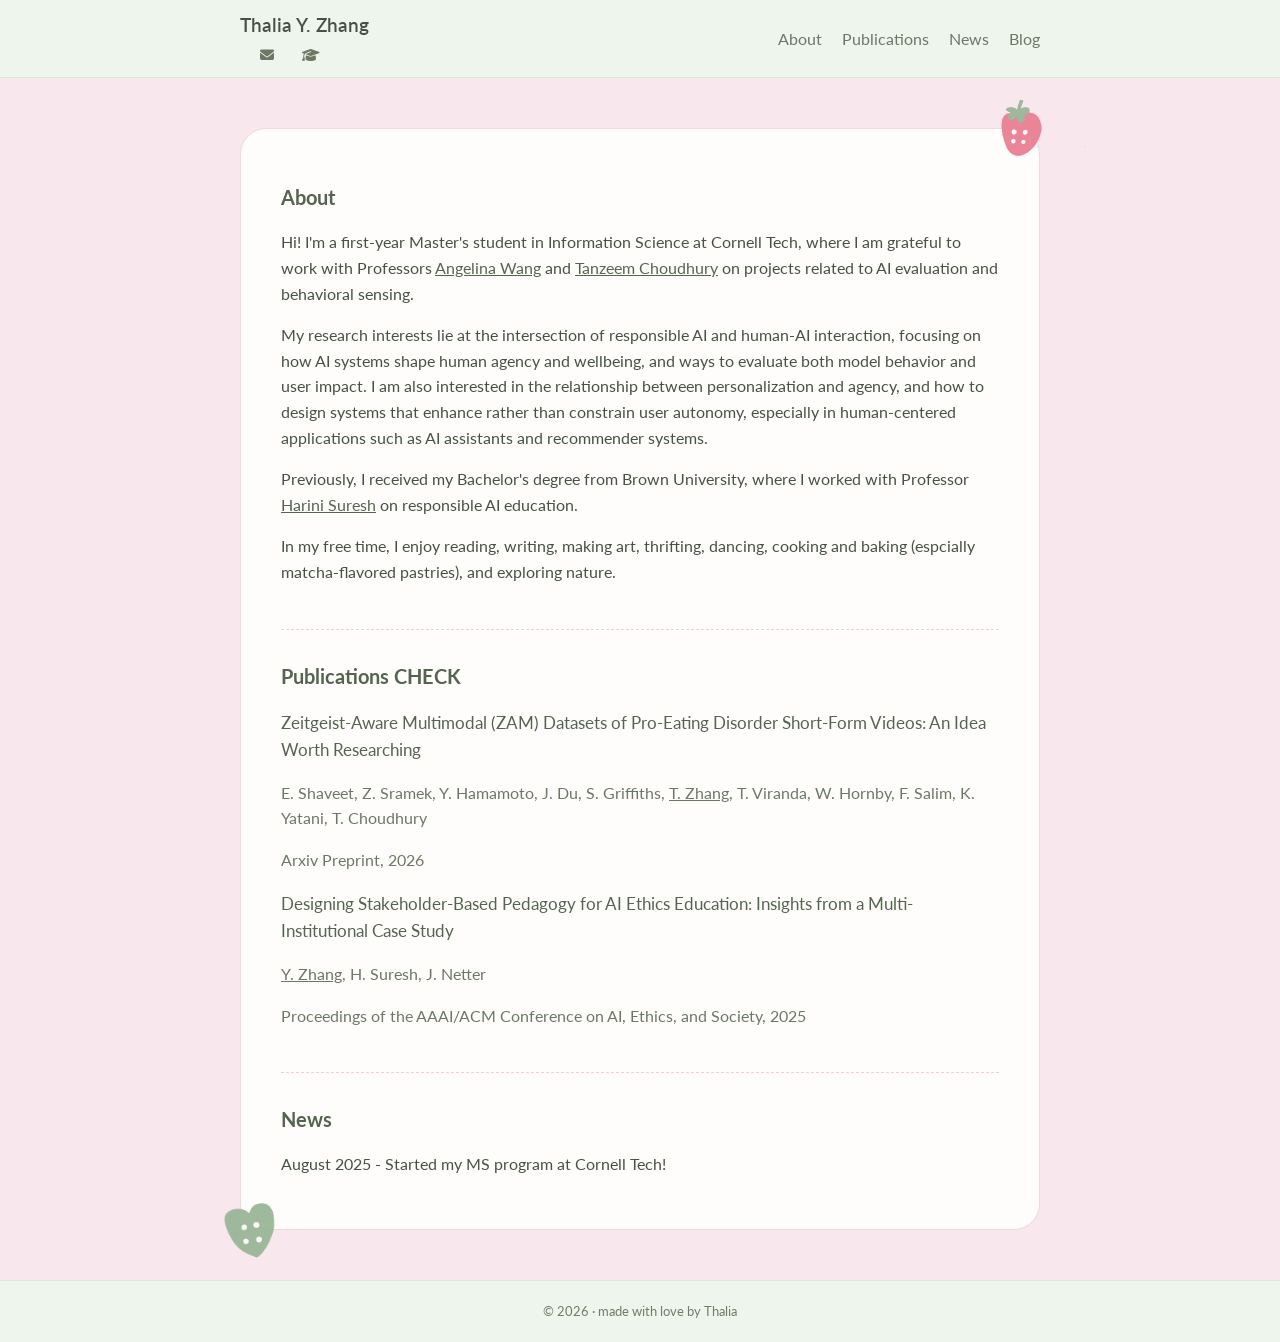
==== index.html @ b658f22d "test" ====
<!DOCTYPE html>
<html lang="en">
<head>
  <meta charset="UTF-8">
  <title>Thalia's website</title>
  <meta name="robots" content="noindex, nofollow">
  <link rel="stylesheet" href="styles.css">
  <link rel="stylesheet" href="https://cdnjs.cloudflare.com/ajax/libs/font-awesome/6.5.0/css/all.min.css">
  <link rel="preconnect" href="https://fonts.googleapis.com">
  <link rel="preconnect" href="https://fonts.gstatic.com" crossorigin>
  <link href="https://fonts.googleapis.com/css2?family=Lato:wght@300;400;500;700&display=swap" rel="stylesheet">
</head>

<body>
  <header class="site-header">
  <div class="container">
    <nav>
      <div class="nav-left">
        <span class="name">Thalia Y. Zhang</span>
        <div class="icon-links">
          <a href="mailto:yz3474@cornell.edu" title="email">
            <i class="fa-solid fa-envelope"></i>
          </a>
          <a href="https://scholar.google.com/citations?hl=en&user=1CIn4s4AAAAJ" title="google scholar">
            <i class="fa-solid fa-graduation-cap"></i>
          </a>
        </div>
      </div>

      <div class="nav-right">
        <a href="#about">About</a>
        <a href="#publications">Publications</a>
        <a href="#news">News</a>
        <a href="blog.html">Blog</a>
      </div>
    </nav>
  </div>
  </header>
    
  <main class="page-content">
  <div class="container">
    <div class="main-card">
      <img src="assets/strawberry.png" class="strawberry">
      <img src="assets/button.png" class="button-deco">
      <section id="about">
        <h2 class="section-title">
          <span class="title-bg">About</span>
        </h2>
        <p>
        Hi! I'm a first-year Master's student in Information Science at Cornell Tech, where I am grateful to work with 
        Professors<a href="https://angelina-wang.github.io/"> <u>Angelina Wang</u></a> 
        and 
        <a href="https://tech.cornell.edu/people/tanzeem-choudhury/"><u>Tanzeem Choudhury</u></a> 
        on projects related to AI evaluation and behavioral sensing. 
        </p>

        <p>
        My research interests lie at the intersection of responsible AI and human-AI interaction, focusing on 
        how AI systems shape human agency and wellbeing, and ways to evaluate both 
        model behavior and user impact. I am also interested in the relationship 
        between personalization and agency, and how to design systems that enhance rather than 
        constrain user autonomy, especially in human-centered applications such as AI assistants and 
        recommender systems.
        </p>

        <p>
        Previously, I received my Bachelor's degree from Brown University, where I worked with Professor<a href="https://harinisuresh.com/"> <u>Harini Suresh</u></a> 
        on responsible AI education.
        </p>
        <p>
          In my free time, I enjoy reading, writing, making art, thrifting, 
          dancing, cooking and baking (espcially matcha-flavored pastries), and exploring nature. 
        </p>
      </section>

      <section id="publications">
        <h2 class="section-title">
          <span class="title-bg">Publications CHECK</span>
        </h2>
        <div class="paper">
            <p class="title"><a href="https://arxiv.org/pdf/2604.20119" class="prof-link">Zeitgeist-Aware Multimodal (ZAM) Datasets of Pro-Eating
              Disorder Short-Form Videos: An Idea Worth Researching</a></p>
            <p class="authors">E. Shaveet, Z. Sramek, Y. Hamamoto, J. Du, S. Griffiths, <u>T. Zhang</u>, T. Viranda, W. Hornby, F. Salim, K. Yatani, T. Choudhury</p>
            <p class="venue">Arxiv Preprint, 2026</p>
        </div>
        <div class="paper">
            <p class="title"><a href="https://ojs.aaai.org/index.php/AIES/article/view/36759" class="prof-link">Designing Stakeholder-Based Pedagogy for AI Ethics Education: Insights from a Multi-Institutional Case Study</a></p>
            <p class="authors"><u>Y. Zhang</u>, H. Suresh, J. Netter</p>
            <p class="venue">Proceedings of the AAAI/ACM Conference on AI, Ethics, and Society, 2025</p>
        </div>
      </section>

      <section id="news">
        <h2 class="section-title">
          <span class="title-bg">News</span>
        </h2>
        <p class="placeholder">August 2025 - Started my MS program at Cornell Tech!</p>
      </section>
    </div>
  </div>
   </div>
  </main>

  <footer class="site-footer">
    <div class="container">
      <p>© 2026 · made with love by Thalia</p>
    </div>
  </footer>
</body>
</html>
---- styles.css ----
body,
h1 {
  margin: 0;
  font-family: "Lato", sans-serif;
  line-height: 1.6;
  background-color: #f8e7ed;
  color: #465243;
}

.container {
  max-width: 800px;
  margin: auto;
  padding-left: 20px;
  padding-right: 20px;
}

.site-header {
  background: #eef5ec;
  border-bottom: 1px solid #dbe8d6;
  padding: 10px 0;
}


.site-header nav {
  display: flex;
  justify-content: space-between;
  align-items: center;
  font-size: 16px;
}

.nav-left {
  display: flex;
  flex-direction: column;   
  align-items: flex-start;  
  gap: 4px;                
}

.name {
  font-size: 19px;
  font-weight: 600;
  color: #465243;
}

.header-icons {
  display: flex;
  align-items: center;
  gap: 10px;
}

.header-icons a {
  color: #6b7b65;
  font-size: 17px;
  line-height: 1;
  text-decoration: none;
  transition: 0.2s ease;
}

.header-icons a:hover {
  color: #c67a8b;
  transform: translateY(-1px);
}

.nav-right {
  display: flex;
  align-items: center;
}

.nav-right a {
  color: #6c7866;
  margin-left: 20px;
  text-decoration: none;
  transition: 0.2s ease;
}

.nav-right a:hover {
  color: #c67a8b;
}

.site-footer {
  background: #eef5ec;
  border-top: 1px solid #dbe8d6;
  padding: 20px 0;
  margin-top: 30px;
}

.site-footer .container {
  padding: 0 20px;
}

.site-footer p {
  margin: 0;
  text-align: center;
  font-size: 13px;
  color: #6f7d69;
}

a {
  color: #55644f;
  text-decoration: none;
  transition: 0.2s ease;
}

a:hover {
  color: #c67a8b;
}

nav {
  display: flex;
  justify-content: space-between;
  align-items: center;
  font-size: 16px;
}

nav a {
  color: #6c7866;
  margin-left: 20px;
}

nav a:hover {
  color: #c67a8b;
}

.name {
  font-size: 19px;
  font-weight: 600;
  color: #465243;
}

.icon-links {
  display: flex;
  gap: 8px;
  margin: 0;
}

.icon-links a {
  font-size: 14px;   
  color: #6c7866;
  transition: 0.2s ease;
}

.icon-links a:hover {
  color: #c67a8b;
}

.hero {
  text-align: center;
  margin-bottom: 80px;
}

.hero h1 {
  font-size: 32px;
  color: #465243;
}

.subtitle {
  color: #80907b;
  margin-top: 10px;
}

.buttons {
  margin-top: 20px;
}

.btn {
  display: inline-block;
  background-color: #dce6d5;
  padding: 10px 16px;
  border-radius: 20px;
  margin: 8px;
  color: #465243;
  font-size: 14px;
  transition: 0.2s ease;
}

.btn:hover {
  background-color: #ebcdd5;
}

section {
  margin-bottom: 60px;
}

h2 {
  font-size: 20px;
  margin-bottom: 10px;
  color: #55644f;
}

.paper {
  margin-bottom: 15px;
}

.title {
  font-size: 17px;
  color: #465243;
}

.paper .authors,
.paper .venue {
  color: #6c7866;
}

.main-card {
  background: #fffdfc;
  border: 1.5px solid #f1d7df;
  border-radius: 26px;
  padding: 36px 40px;
  margin-top: 50px;
  margin-bottom: 50px;
  position: relative;
}

.strawberry {
  position: absolute;
  top: -60px;
  right: -70px;
  width: 150px;
  opacity: 0.95;
}

.button-deco {
  position: absolute;
  bottom: -60px;
  left: -40px;
  width: 100px;
  opacity: 0.95;
}

.main-card section {
  margin-bottom: 30px;
}

.main-card section:last-child {
  margin-bottom: 0;
}

.main-card section:not(:last-child) {
  border-bottom: 1px dashed #efcfd8;
  padding-bottom: 28px;
}

.section-title {
  margin-bottom: 16px;
}
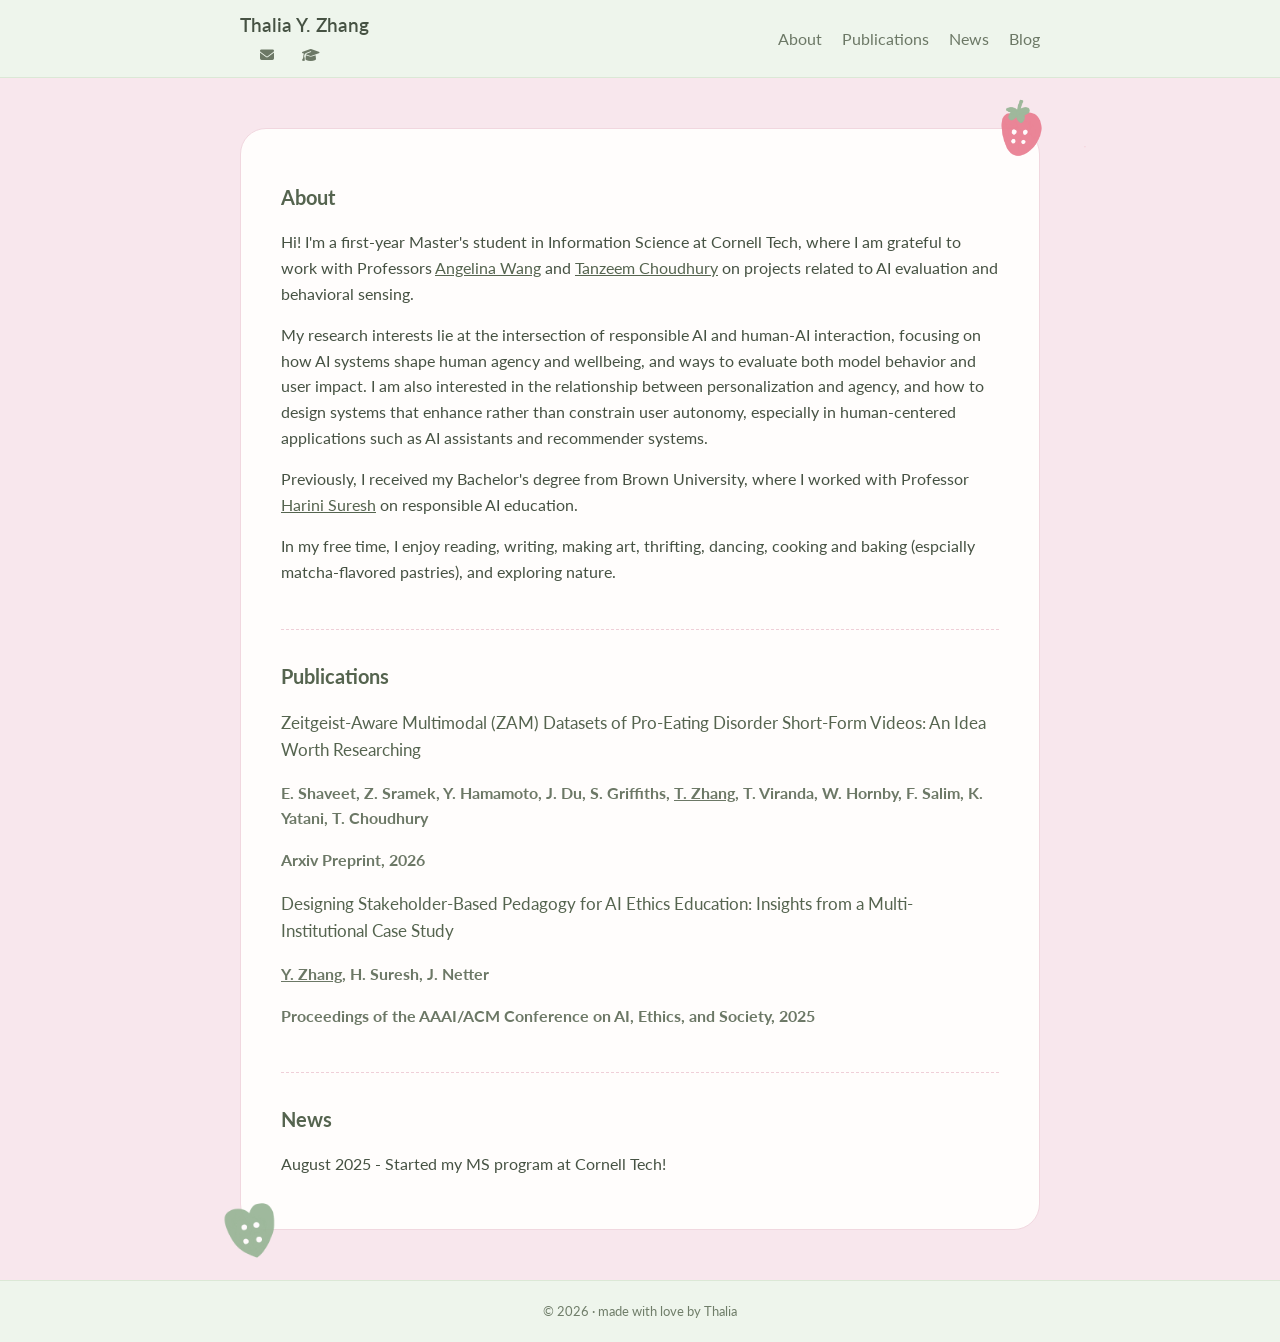
==== commit b309b33b: "update pub" ====
--- a/index.html
+++ b/index.html
@@ -75,7 +75,7 @@
 
       <section id="publications">
         <h2 class="section-title">
-          <span class="title-bg">Publications CHECK</span>
+          <span class="title-bg">Publications</span>
         </h2>
         <div class="paper">
             <p class="title"><a href="https://arxiv.org/pdf/2604.20119" class="prof-link">Zeitgeist-Aware Multimodal (ZAM) Datasets of Pro-Eating
--- a/styles.css
+++ b/styles.css
@@ -198,6 +198,7 @@
 .paper .authors,
 .paper .venue {
   color: #6c7866;
+  font-weight: bold;
 }
 
 .main-card {
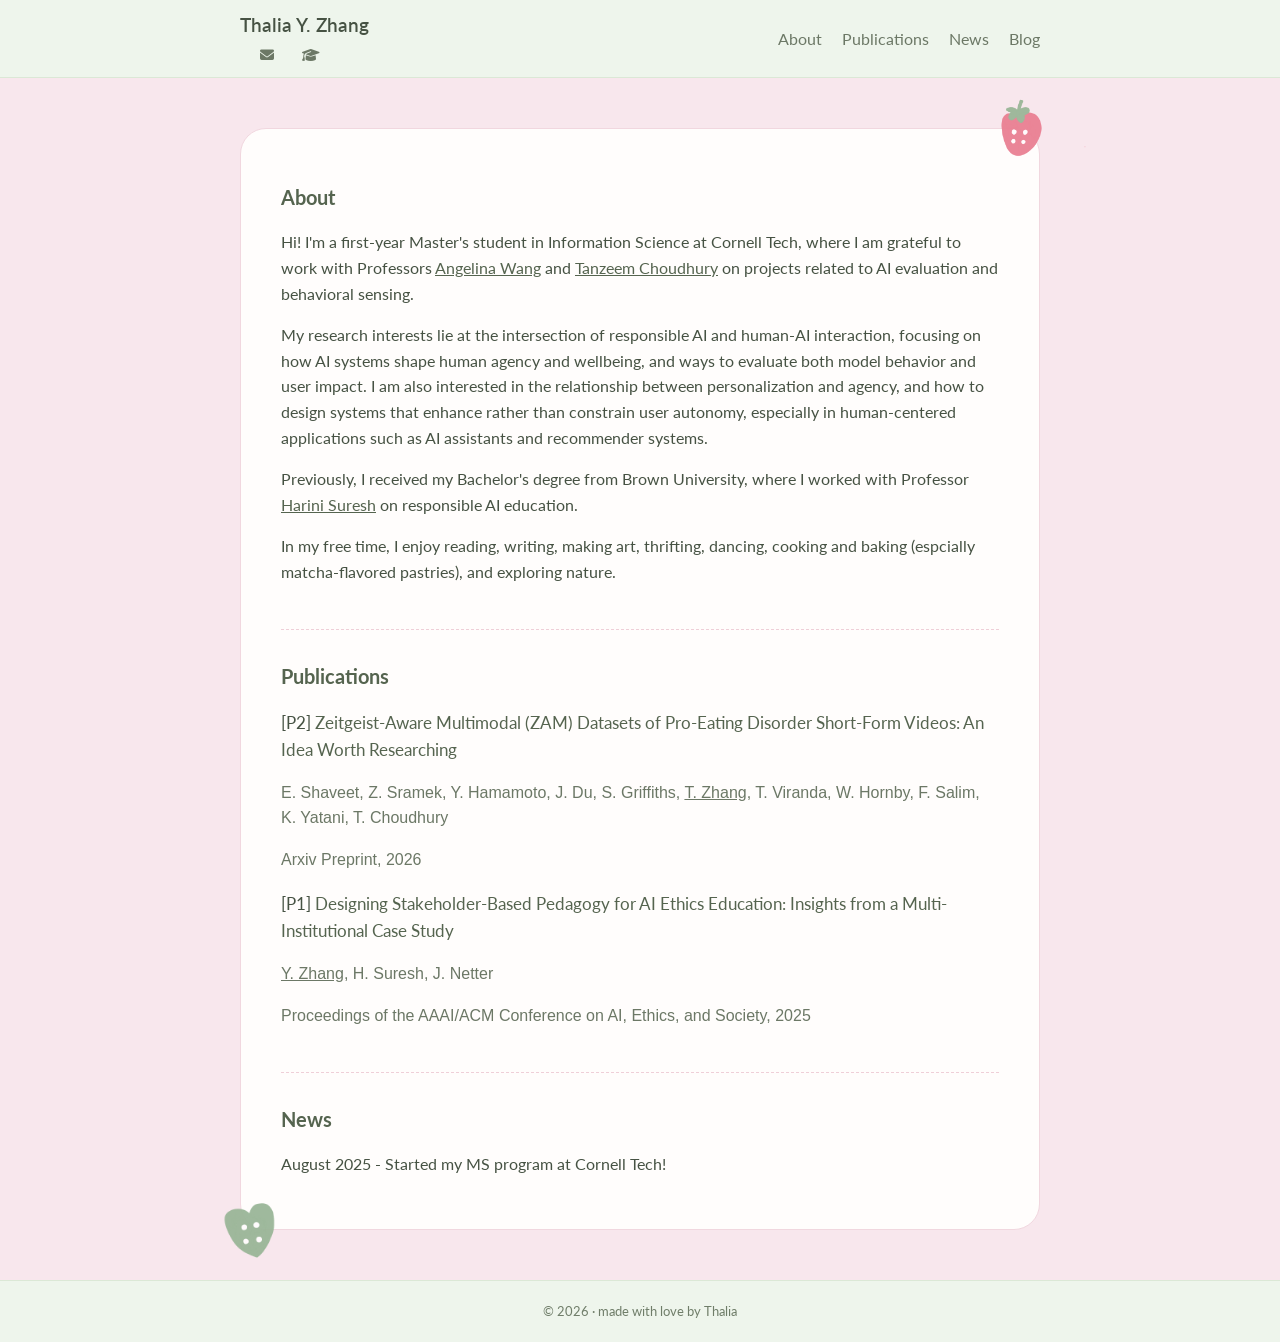
==== commit 6e8f163e: "update pub" ====
--- a/index.html
+++ b/index.html
@@ -78,13 +78,13 @@
           <span class="title-bg">Publications</span>
         </h2>
         <div class="paper">
-            <p class="title"><a href="https://arxiv.org/pdf/2604.20119" class="prof-link">Zeitgeist-Aware Multimodal (ZAM) Datasets of Pro-Eating
+            <p class="title">[P2] <a href="https://arxiv.org/pdf/2604.20119" class="prof-link">Zeitgeist-Aware Multimodal (ZAM) Datasets of Pro-Eating
               Disorder Short-Form Videos: An Idea Worth Researching</a></p>
             <p class="authors">E. Shaveet, Z. Sramek, Y. Hamamoto, J. Du, S. Griffiths, <u>T. Zhang</u>, T. Viranda, W. Hornby, F. Salim, K. Yatani, T. Choudhury</p>
             <p class="venue">Arxiv Preprint, 2026</p>
         </div>
         <div class="paper">
-            <p class="title"><a href="https://ojs.aaai.org/index.php/AIES/article/view/36759" class="prof-link">Designing Stakeholder-Based Pedagogy for AI Ethics Education: Insights from a Multi-Institutional Case Study</a></p>
+            <p class="title">[P1] <a href="https://ojs.aaai.org/index.php/AIES/article/view/36759" class="prof-link">Designing Stakeholder-Based Pedagogy for AI Ethics Education: Insights from a Multi-Institutional Case Study</a></p>
             <p class="authors"><u>Y. Zhang</u>, H. Suresh, J. Netter</p>
             <p class="venue">Proceedings of the AAAI/ACM Conference on AI, Ethics, and Society, 2025</p>
         </div>
--- a/styles.css
+++ b/styles.css
@@ -195,11 +195,11 @@
   color: #465243;
 }
 
-.paper .authors,
-.paper .venue {
-  color: #6c7866;
-  font-weight: bold;
-}
+.paper .authors, .venue {
+  color: #6c7866;
+  font-weight: 500;
+}
+
 
 .main-card {
   background: #fffdfc;
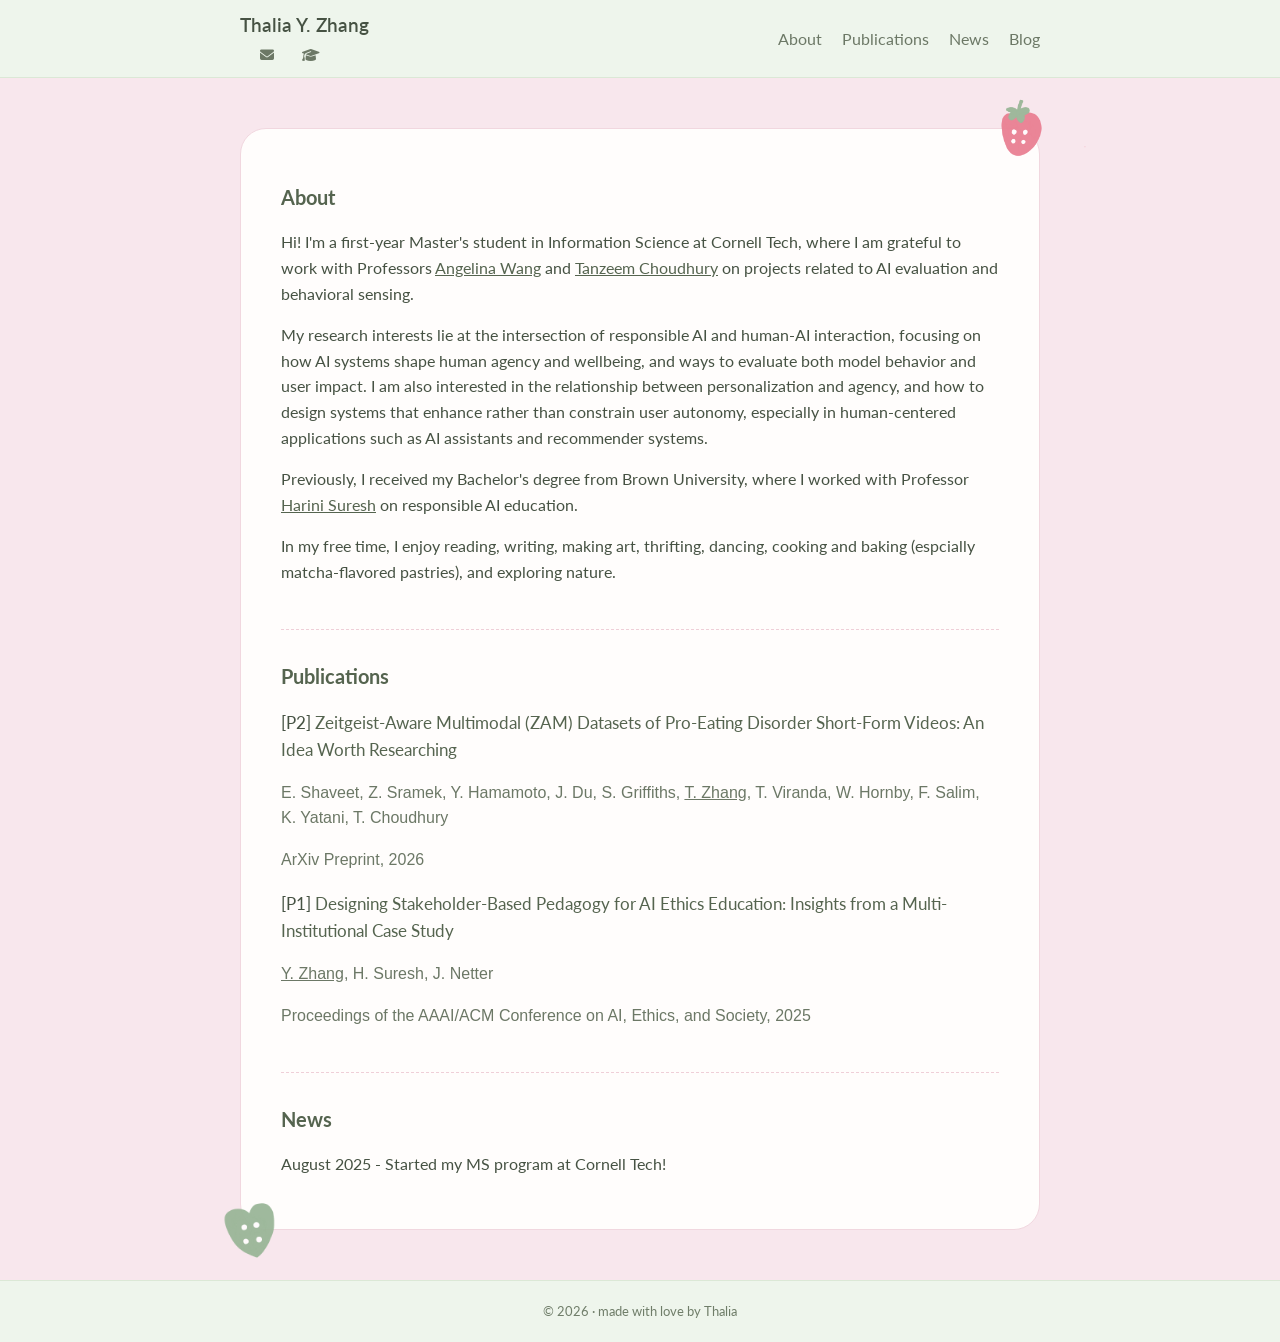
==== commit f2722dea: "phrasing" ====
--- a/index.html
+++ b/index.html
@@ -81,7 +81,7 @@
             <p class="title">[P2] <a href="https://arxiv.org/pdf/2604.20119" class="prof-link">Zeitgeist-Aware Multimodal (ZAM) Datasets of Pro-Eating
               Disorder Short-Form Videos: An Idea Worth Researching</a></p>
             <p class="authors">E. Shaveet, Z. Sramek, Y. Hamamoto, J. Du, S. Griffiths, <u>T. Zhang</u>, T. Viranda, W. Hornby, F. Salim, K. Yatani, T. Choudhury</p>
-            <p class="venue">Arxiv Preprint, 2026</p>
+            <p class="venue">ArXiv Preprint, 2026</p>
         </div>
         <div class="paper">
             <p class="title">[P1] <a href="https://ojs.aaai.org/index.php/AIES/article/view/36759" class="prof-link">Designing Stakeholder-Based Pedagogy for AI Ethics Education: Insights from a Multi-Institutional Case Study</a></p>
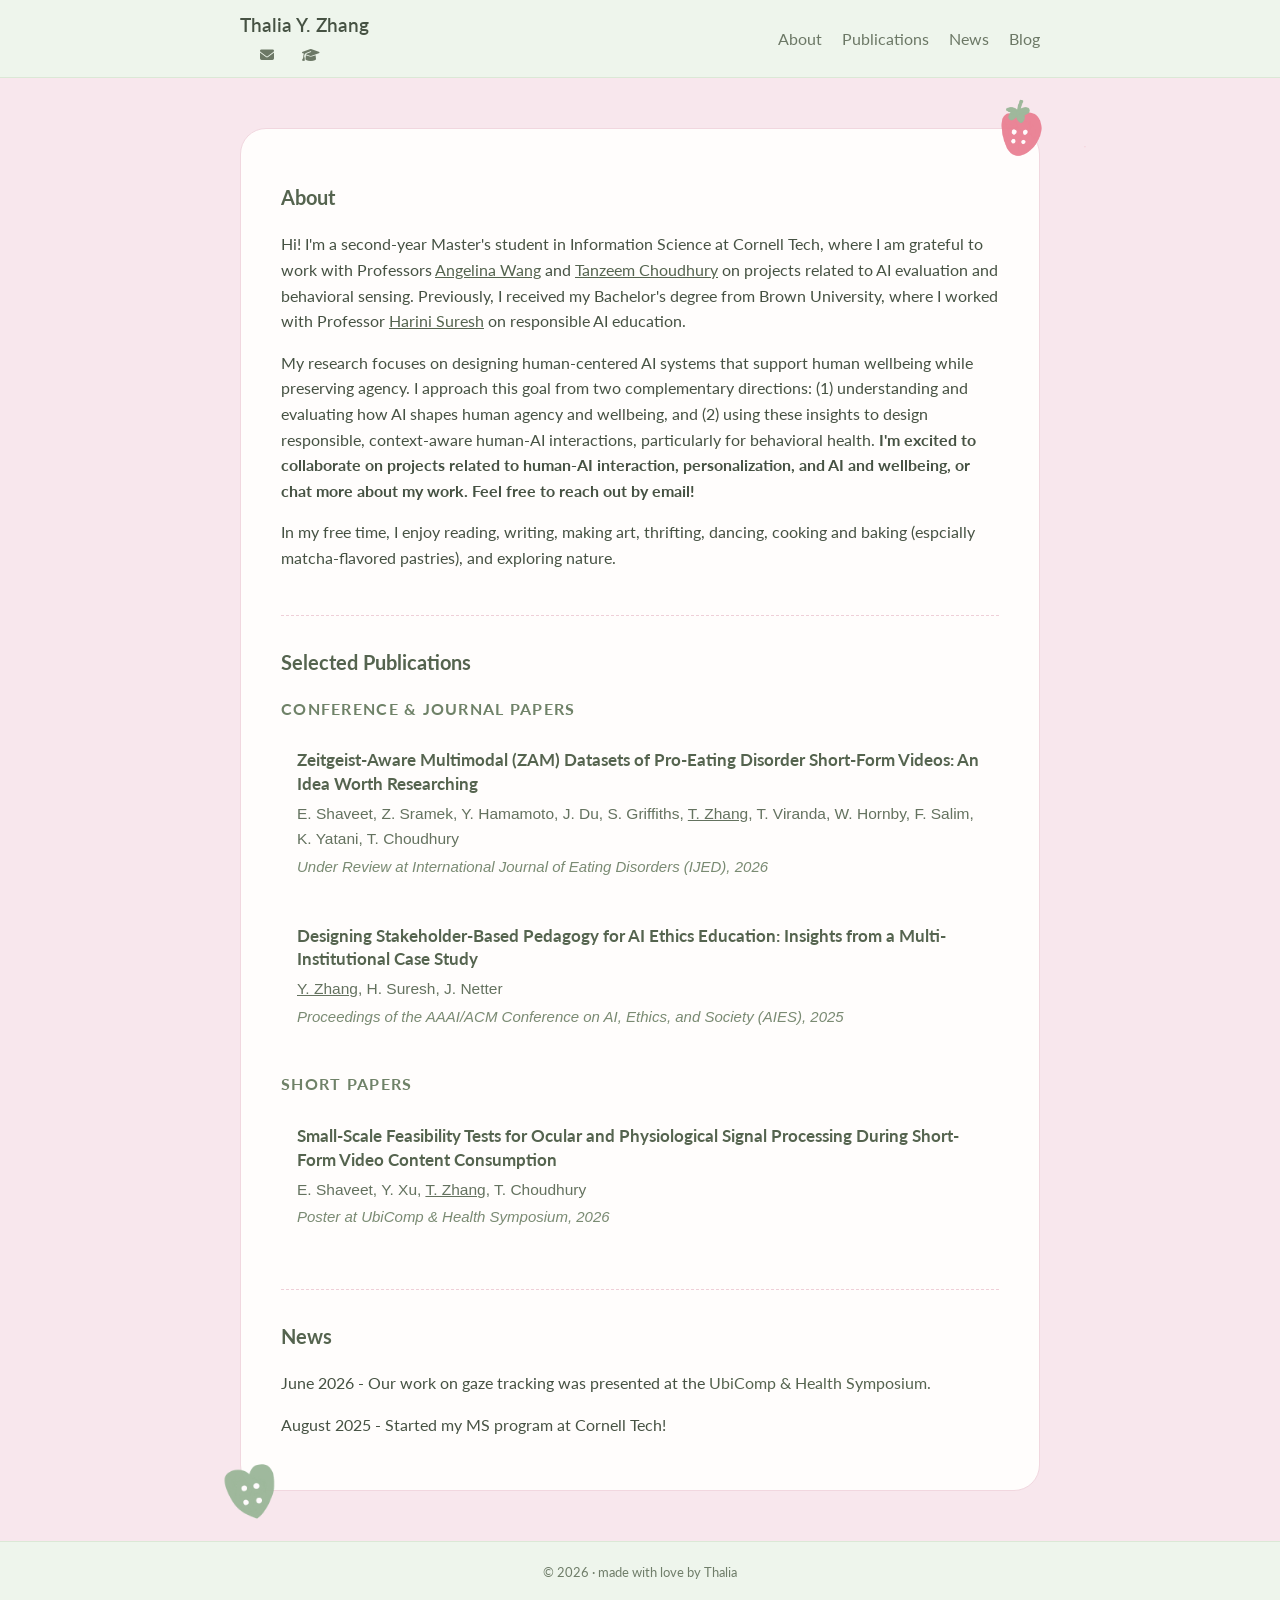
==== commit c0d73bad: "Updated info" ====
--- a/index.html
+++ b/index.html
@@ -47,25 +47,18 @@
           <span class="title-bg">About</span>
         </h2>
         <p>
-        Hi! I'm a first-year Master's student in Information Science at Cornell Tech, where I am grateful to work with 
+        Hi! I'm a second-year Master's student in Information Science at Cornell Tech, where I am grateful to work with 
         Professors<a href="https://angelina-wang.github.io/"> <u>Angelina Wang</u></a> 
         and 
         <a href="https://tech.cornell.edu/people/tanzeem-choudhury/"><u>Tanzeem Choudhury</u></a> 
-        on projects related to AI evaluation and behavioral sensing. 
+        on projects related to AI evaluation and behavioral sensing. Previously, I received my Bachelor's degree from Brown University, where I worked with Professor<a href="https://harinisuresh.com/"> <u>Harini Suresh</u></a>
+        on responsible AI education.
         </p>
-
         <p>
-        My research interests lie at the intersection of responsible AI and human-AI interaction, focusing on 
-        how AI systems shape human agency and wellbeing, and ways to evaluate both 
-        model behavior and user impact. I am also interested in the relationship 
-        between personalization and agency, and how to design systems that enhance rather than 
-        constrain user autonomy, especially in human-centered applications such as AI assistants and 
-        recommender systems.
+        My research focuses on designing human-centered AI systems that support human wellbeing while preserving agency. I approach this goal from two complementary directions: (1) understanding and evaluating how AI shapes human agency and wellbeing, and (2) using these insights to design responsible, context-aware human-AI interactions, particularly for behavioral health. <b>I'm excited to collaborate on projects related to human-AI interaction, personalization, and AI and wellbeing, or chat more about my work. Feel free to reach out by email!</b>
         </p>
-
         <p>
-        Previously, I received my Bachelor's degree from Brown University, where I worked with Professor<a href="https://harinisuresh.com/"> <u>Harini Suresh</u></a> 
-        on responsible AI education.
+        
         </p>
         <p>
           In my free time, I enjoy reading, writing, making art, thrifting, 
@@ -75,18 +68,29 @@
 
       <section id="publications">
         <h2 class="section-title">
-          <span class="title-bg">Publications</span>
+          <span class="title-bg">Selected Publications</span>
         </h2>
-        <div class="paper">
-            <p class="title">[P2] <a href="https://arxiv.org/pdf/2604.20119" class="prof-link">Zeitgeist-Aware Multimodal (ZAM) Datasets of Pro-Eating
+        <div class="pub-category">
+          <h3 class="pub-subtitle">Conference & Journal Papers</h3>
+          <div class="paper">
+            <p class="title"><a href="https://arxiv.org/pdf/2604.20119" class="prof-link">Zeitgeist-Aware Multimodal (ZAM) Datasets of Pro-Eating
               Disorder Short-Form Videos: An Idea Worth Researching</a></p>
             <p class="authors">E. Shaveet, Z. Sramek, Y. Hamamoto, J. Du, S. Griffiths, <u>T. Zhang</u>, T. Viranda, W. Hornby, F. Salim, K. Yatani, T. Choudhury</p>
-            <p class="venue">ArXiv Preprint, 2026</p>
+            <p class="venue">Under Review at International Journal of Eating Disorders (IJED), 2026</p>
+          </div>
+          <div class="paper">
+            <p class="title"><a href="https://ojs.aaai.org/index.php/AIES/article/view/36759/38897" class="prof-link">Designing Stakeholder-Based Pedagogy for AI Ethics Education: Insights from a Multi-Institutional Case Study</a></p>
+            <p class="authors"><u>Y. Zhang</u>, H. Suresh, J. Netter</p>
+            <p class="venue">Proceedings of the AAAI/ACM Conference on AI, Ethics, and Society (AIES), 2025</p>
+          </div>
         </div>
-        <div class="paper">
-            <p class="title">[P1] <a href="https://ojs.aaai.org/index.php/AIES/article/view/36759" class="prof-link">Designing Stakeholder-Based Pedagogy for AI Ethics Education: Insights from a Multi-Institutional Case Study</a></p>
-            <p class="authors"><u>Y. Zhang</u>, H. Suresh, J. Netter</p>
-            <p class="venue">Proceedings of the AAAI/ACM Conference on AI, Ethics, and Society, 2025</p>
+        <div class="pub-category">
+          <h3 class="pub-subtitle">Short Papers</h3>
+          <div class="paper">
+            <p class="title"><a href="" class="prof-link">Small-Scale Feasibility Tests for Ocular and Physiological Signal Processing During Short-Form Video Content Consumption</a></p>
+            <p class="authors">E. Shaveet, Y. Xu, <u>T. Zhang</u>, T. Choudhury</p>
+            <p class="venue">Poster at UbiComp & Health Symposium, 2026</p>
+          </div>
         </div>
       </section>
 
@@ -94,6 +98,7 @@
         <h2 class="section-title">
           <span class="title-bg">News</span>
         </h2>
+        <p class="placeholder">June 2026 - Our work on gaze tracking was presented at the <a href=https://ubicomp.health/ class="prof-link">UbiComp & Health Symposium.</a></p>
         <p class="placeholder">August 2025 - Started my MS program at Cornell Tech!</p>
       </section>
     </div>
--- a/styles.css
+++ b/styles.css
@@ -20,7 +20,6 @@
   padding: 10px 0;
 }
 
-
 .site-header nav {
   display: flex;
   justify-content: space-between;
@@ -30,9 +29,9 @@
 
 .nav-left {
   display: flex;
-  flex-direction: column;   
-  align-items: flex-start;  
-  gap: 4px;                
+  flex-direction: column;
+  align-items: flex-start;
+  gap: 4px;
 }
 
 .name {
@@ -120,12 +119,6 @@
   color: #c67a8b;
 }
 
-.name {
-  font-size: 19px;
-  font-weight: 600;
-  color: #465243;
-}
-
 .icon-links {
   display: flex;
   gap: 8px;
@@ -133,7 +126,7 @@
 }
 
 .icon-links a {
-  font-size: 14px;   
+  font-size: 14px;
   color: #6c7866;
   transition: 0.2s ease;
 }
@@ -185,21 +178,6 @@
   margin-bottom: 10px;
   color: #55644f;
 }
-
-.paper {
-  margin-bottom: 15px;
-}
-
-.title {
-  font-size: 17px;
-  color: #465243;
-}
-
-.paper .authors, .venue {
-  color: #6c7866;
-  font-weight: 500;
-}
-
 
 .main-card {
   background: #fffdfc;
@@ -241,5 +219,51 @@
 }
 
 .section-title {
-  margin-bottom: 16px;
-}
+  margin-bottom: 18px;
+}
+
+.pub-category {
+  margin-top: 28px;
+}
+
+.pub-category:first-of-type {
+  margin-top: 10px;
+}
+
+.pub-subtitle {
+  margin: 0 0 14px;
+  font-size: 16px;
+  font-weight: 700;
+  letter-spacing: 0.08em;
+  text-transform: uppercase;
+  color: #6f8268;
+}
+
+.paper {
+  margin-bottom: 18px;
+  padding: 14px 16px;
+  border-radius: 14px;
+}
+
+.paper .title {
+  margin: 0 0 5px;
+  font-size: 16.5px;
+  font-weight: 700;
+  line-height: 1.45;
+  color: #3f4b3c;
+}
+
+.paper .authors {
+  margin: 0 0 3px;
+  color: #64725f;
+  font-size: 15.5px;
+  font-weight: 500;
+}
+
+.paper .venue {
+  margin: 0;
+  color: #7a8b73;
+  font-size: 15px;
+  font-style: italic;
+  font-weight: 500;
+}
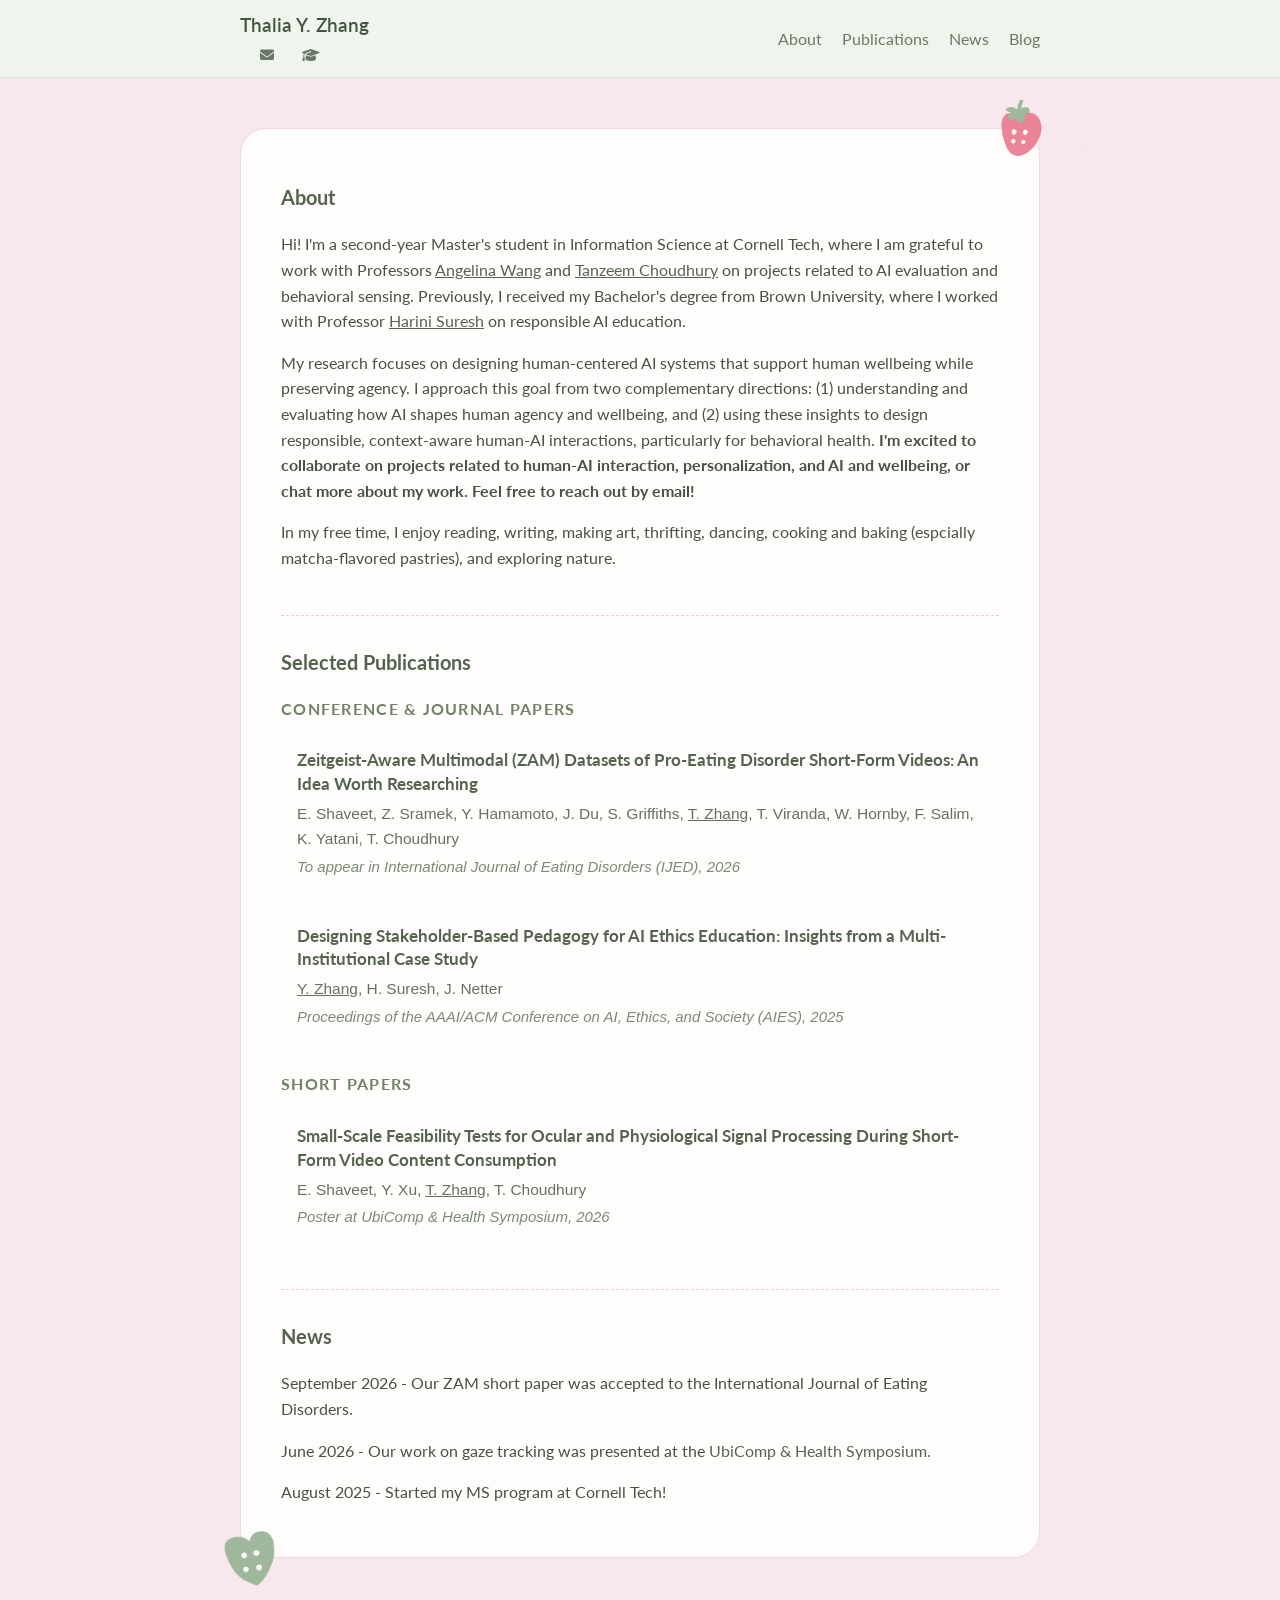
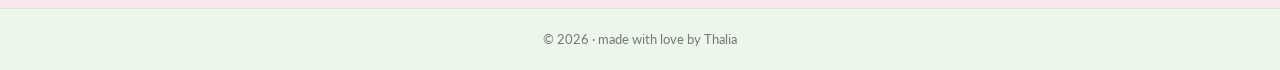
==== commit 370f1be7: "Updated publications." ====
--- a/index.html
+++ b/index.html
@@ -2,7 +2,7 @@
 <html lang="en">
 <head>
   <meta charset="UTF-8">
-  <title>Thalia's website</title>
+  <title>Thalia Z.'s personal website</title>
   <meta name="robots" content="noindex, nofollow">
   <link rel="stylesheet" href="styles.css">
   <link rel="stylesheet" href="https://cdnjs.cloudflare.com/ajax/libs/font-awesome/6.5.0/css/all.min.css">
@@ -76,7 +76,7 @@
             <p class="title"><a href="https://arxiv.org/pdf/2604.20119" class="prof-link">Zeitgeist-Aware Multimodal (ZAM) Datasets of Pro-Eating
               Disorder Short-Form Videos: An Idea Worth Researching</a></p>
             <p class="authors">E. Shaveet, Z. Sramek, Y. Hamamoto, J. Du, S. Griffiths, <u>T. Zhang</u>, T. Viranda, W. Hornby, F. Salim, K. Yatani, T. Choudhury</p>
-            <p class="venue">Under Review at International Journal of Eating Disorders (IJED), 2026</p>
+            <p class="venue">To appear in International Journal of Eating Disorders (IJED), 2026</p>
           </div>
           <div class="paper">
             <p class="title"><a href="https://ojs.aaai.org/index.php/AIES/article/view/36759/38897" class="prof-link">Designing Stakeholder-Based Pedagogy for AI Ethics Education: Insights from a Multi-Institutional Case Study</a></p>
@@ -98,6 +98,7 @@
         <h2 class="section-title">
           <span class="title-bg">News</span>
         </h2>
+         <p class="placeholder">September 2026 - Our ZAM short paper was accepted to the International Journal of Eating Disorders.</a></p>
         <p class="placeholder">June 2026 - Our work on gaze tracking was presented at the <a href=https://ubicomp.health/ class="prof-link">UbiComp & Health Symposium.</a></p>
         <p class="placeholder">August 2025 - Started my MS program at Cornell Tech!</p>
       </section>
